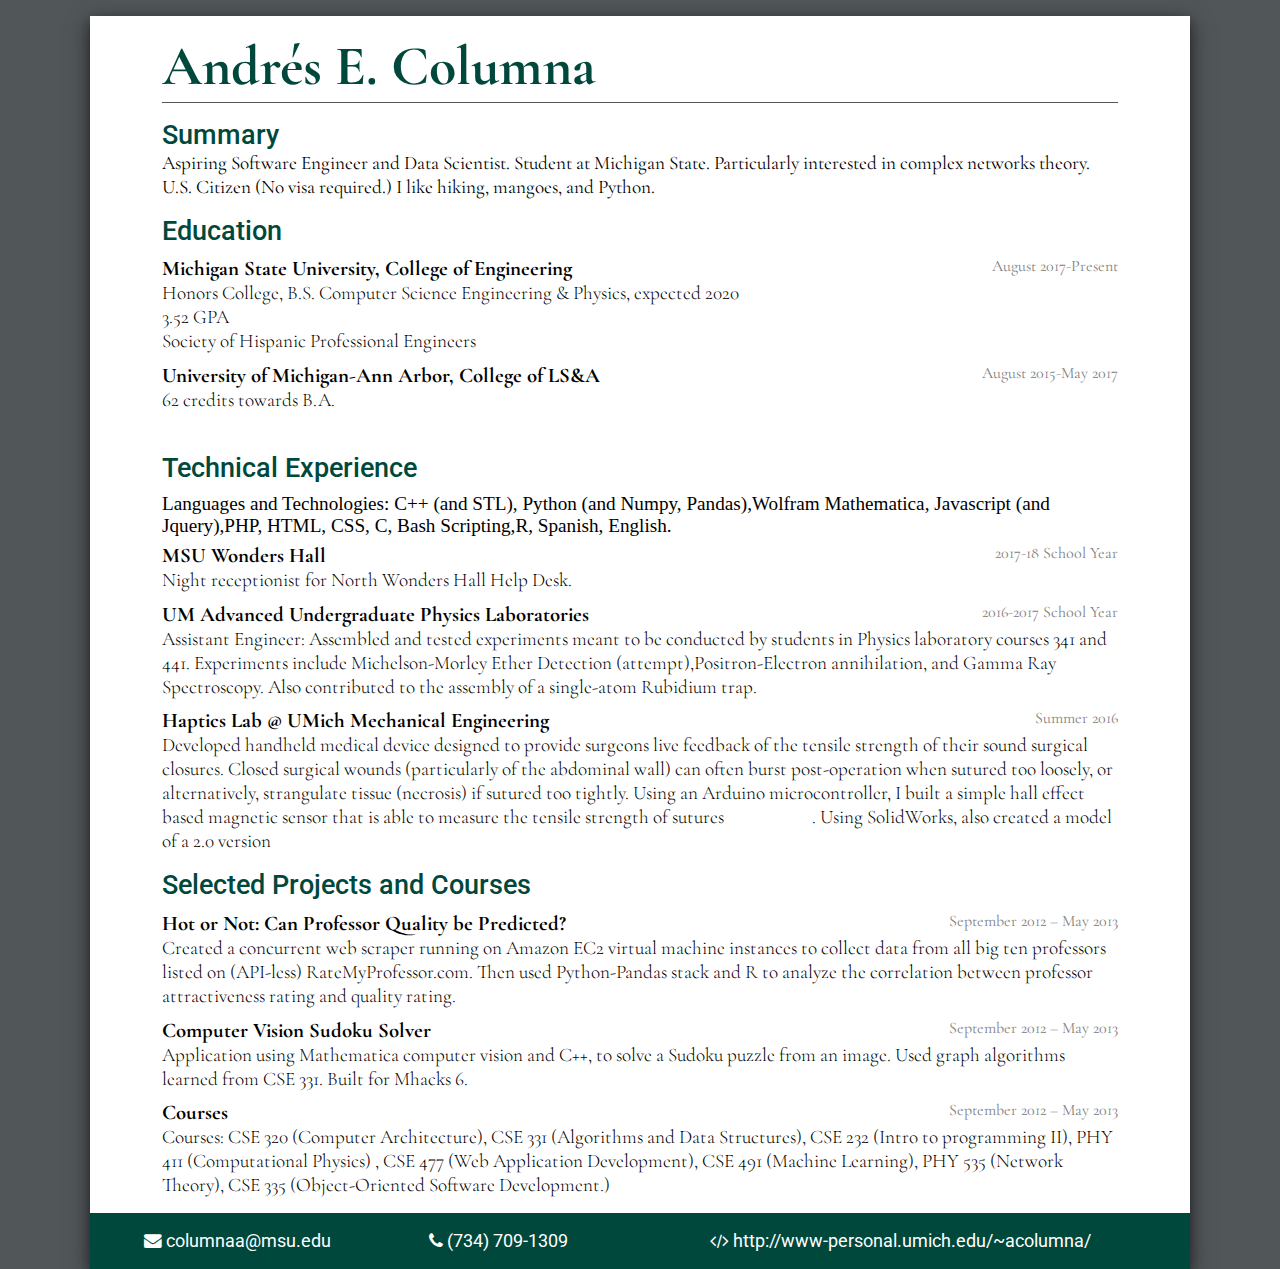
==== main.html @ 34a4c14e "initial commit" ====
<html>
<head>
    
<title>Columna Curriculum Vitae</title>
    <link href="style.css" type="text/css" rel="stylesheet">
    
    
    <link id="fonts" href="https://fonts.googleapis.com/css?family=Open+Sans|Roboto:300,400,900|Cormorant+Garamond:400,700" rel="stylesheet">
    
  
    <link id="icons" rel="stylesheet" href="https://cdnjs.cloudflare.com/ajax/libs/font-awesome/4.7.0/css/font-awesome.min.css">

</head>
<body>
    <div class="page">
        <div class="content">
            <header>
                <h1> Andr&eacute;s E. Columna </h1>
            </header>
            
            <section id="Summary">
                <h3>Summary</h3>
                <p class="intro">Aspiring Software Engineer and Data Scientist. Student at Michigan State. Particularly interested in complex networks theory. U.S. Citizen (No visa required.) I like hiking, mangoes, and Python.</p>
            </section>
            <section id="Education">
                <h3>Education</h3>
                
                <div class="school">
                    <div class="date-school">
                        <h4>Michigan State University,  College of Engineering</h4>
                        <small class="date"> August 2017-Present</small>
                    </div>
                     <h5>Honors College, B.S. Computer Science Engineering &amp; Physics, expected 2020</h5>
                     <h5>3.52 GPA</h5>
                    <h5>Society of Hispanic Professional Engineers</h5>
                </div>
                <div class="school">
                    <div class="date-school">
                        <h4>University of Michigan-Ann Arbor, College of LS&amp;A</h4>
                        <small class="date">August 2015-May 2017</small>
                    </div>
                     <h5>62 credits towards B.A.</h5>
                    <h5><a class="paragraph" href="http://www-personal.umich.edu/~acolumna/">Old Personal Website</a></h5>
                </div>
                   
            </section>
            <section id="Technical">
                <h3>Technical Experience</h3>
                
                <div class="school">
                    <p class="languages"><strong>Languages and Technologies:</strong> C++ (and STL), Python (and Numpy, Pandas),Wolfram Mathematica, Javascript (and Jquery),PHP, HTML, CSS, C, Bash Scripting,R, Spanish, English.
</p>
                    <div class="date-school">
                        <h4>MSU Wonders Hall</h4>
                        <small class="date">2017-18 School Year</small>
                    </div>
                     
                     <h5>Night receptionist for North Wonders Hall Help Desk.</h5>
                </div>
                <div class="school">
                    <div class="date-school">
                        <h4>UM Advanced Undergraduate Physics Laboratories</h4>
                        <small class="date">2016-2017 School Year</small>
                    </div>
                     <h5>Assistant Engineer: Assembled and tested experiments meant to be conducted by students in Physics laboratory courses 341 and 441. Experiments include Michelson-Morley Ether Detection (attempt),Positron-Electron annihilation, and Gamma Ray Spectroscopy. Also contributed to the assembly of a single-atom Rubidium trap.</h5>
                </div>
                                <div class="school">
                    <div class="date-school">
                        <h4>Haptics Lab @ UMich Mechanical Engineering</h4>
                        <small class="date">Summer 2016</small>
                    </div>
                     <h5>Developed handheld medical device designed to provide surgeons live feedback of the tensile strength of their sound surgical closures. Closed surgical wounds (particularly of the abdominal wall) can often burst post-operation when sutured too loosely, or alternatively, strangulate tissue (necrosis) if sutured too tightly. Using an Arduino microcontroller, I built a simple hall effect based magnetic sensor that is able to measure the tensile strength of sutures <a class="paragraph" href="https://www.youtube.com/watch?v=kAJZw3XisHA&feature=youtu.be">(Seen here)</a>. Using SolidWorks, also created a model of a 2.0 version <a class="paragraph" href="https://drive.google.com/file/d/0B2hes8JMr66FaUhRbGVqY0NJRTJFYzUwTUN6ai1iRUU5UGkw/view">
                         
                        (Seen here). </a> </h5>
                </div>
            </section>
            <section id="Projects">
                <h3>Selected Projects and Courses</h3>
                
                <div class="school">
                    <div class="date-school">
                        <h4>Hot or Not: Can Professor Quality be Predicted?</h4>
                        <small class="date">September 2012 &ndash; May 2013</small>
                    </div>
                     
                     <h5>Created a concurrent web scraper running on Amazon EC2 virtual machine instances to collect data from all big ten professors listed on (API-less) RateMyProfessor.com. Then used Python-Pandas stack and R to analyze the correlation between professor attractiveness rating and quality rating. <a class="paragraph" href="http://www-personal.umich.edu/~acolumna/Columna_paper_hotness.pdf">(Link)</a></h5>
                </div>
                
                <div class="school">
                    <div class="date-school">
                        <h4> Computer Vision Sudoku Solver</h4>
                        <small class="date">September 2012 &ndash; May 2013</small>
                    </div>
                     
                     <h5>Application using Mathematica computer vision and C++, to solve a Sudoku puzzle from an image. Used graph algorithms learned from CSE 331. Built for Mhacks 6. </h5>
                </div>
                <div class="school">
                    <div class="date-school">
                        <h4>Courses</h4>
                        <small class="date">September 2012 &ndash; May 2013</small>
                    </div>
                     <h5>Courses: CSE 320 (Computer Architecture), CSE 331 (Algorithms and Data Structures), CSE 232 (Intro to programming II), PHY 411 (Computational Physics) , CSE 477 (Web Application Development), CSE 491 (Machine Learning), PHY 535 (Network Theory), CSE 335 (Object-Oriented Software Development.)</h5>
                </div>
                   
            </section>
            
             
            
        
        </div>
        
        <footer>
            <table>
                <tr>
                    <td> <a href=""><i class="fa fa-envelope"></i> columnaa@msu.edu</a> </td>
                    <td> <a href=""><i class="fa fa-phone" aria-hidden="true"></i> (734) 709-1309</a> </td>
                    <td> <a href="http://www-personal.umich.edu/~acolumna/"><i class="fa fa-code" aria-hidden="true"></i> http://www-personal.umich.edu/~acolumna/</a> </td>
                </tr>
            </table>
               
            </footer>
    

    </div>
  
       
        
    
    
    
    
    

    
    
</body>
</html>
---- style.css ----
*{
    margin: 0;
    padding: 0;
    text-align: left;
  

}

body{
     background-color: #515659;
     font-family: 'Roboto', sans-serif;
     font-weight: 400;

}

header{
    border-bottom: .3mm solid #515659;
    padding-bottom: .1em;
    padding-top: 1em;
}



h1{
    font-size: 3.5em;
    color: #00483C;
    text-align: left;
    font-family: 'Cormorant Garamond', serif;
    
}

div.page{
    background-color: white;
    text-align: center;
    margin-left: auto;
    margin-right: auto;
    margin-top: 1em;
    width: 1100px;
    
    box-shadow: 0 4px 8px 0 rgba(0, 0, 0, 0.2), 0 6px 20px 0 rgba(0, 0, 0, 0.59);
}

div.content{
    overflow: hidden;
    margin-left: 4.5em;
    margin-right: 4.5em
}

section{
    margin-top: 1em;
}

section h3{
   
    font-size: 1.7em;
    font-weight: 500;
    color: #00483C;
}


div.date-school{
    overflow: auto;
   
}
div.school{
       font-family: 'Cormorant Garamond', serif;
        margin-top:.6em;
}


p.intro{
    font-family: 'Cormorant Garamond', serif;
    font-size: 1.2em;
}
div.school h4{
    font-size: 1.3em;
    float: left;
}
small.date{
    float: right;
    font-size: 1em;
    color: gray;
}

div.school h5{
    font-weight: 100;
    font-size: 1.2em;
    margin-top: 0em;
}

p.languages{
    font-family: "times new roman";
    font-weight: 100;
    font-size: 1.2em;
    margin-top: .3em;
    margin-bottom: .3em;
}

footer{
    background-color: #00483C;
    margin-top: 1em;
    color: white;
    height: 3.5em;
}

table{
    color: white;
    border-collapse: collapse;
    width: 100%;
    height: 100%;
}

th, td {
    text-align: center;
    padding: 8px;
    font-size: 1.1em
}

i{
    font-size: "w3-large";
    
}

a{
    text-decoration: none;
    color: white;
}
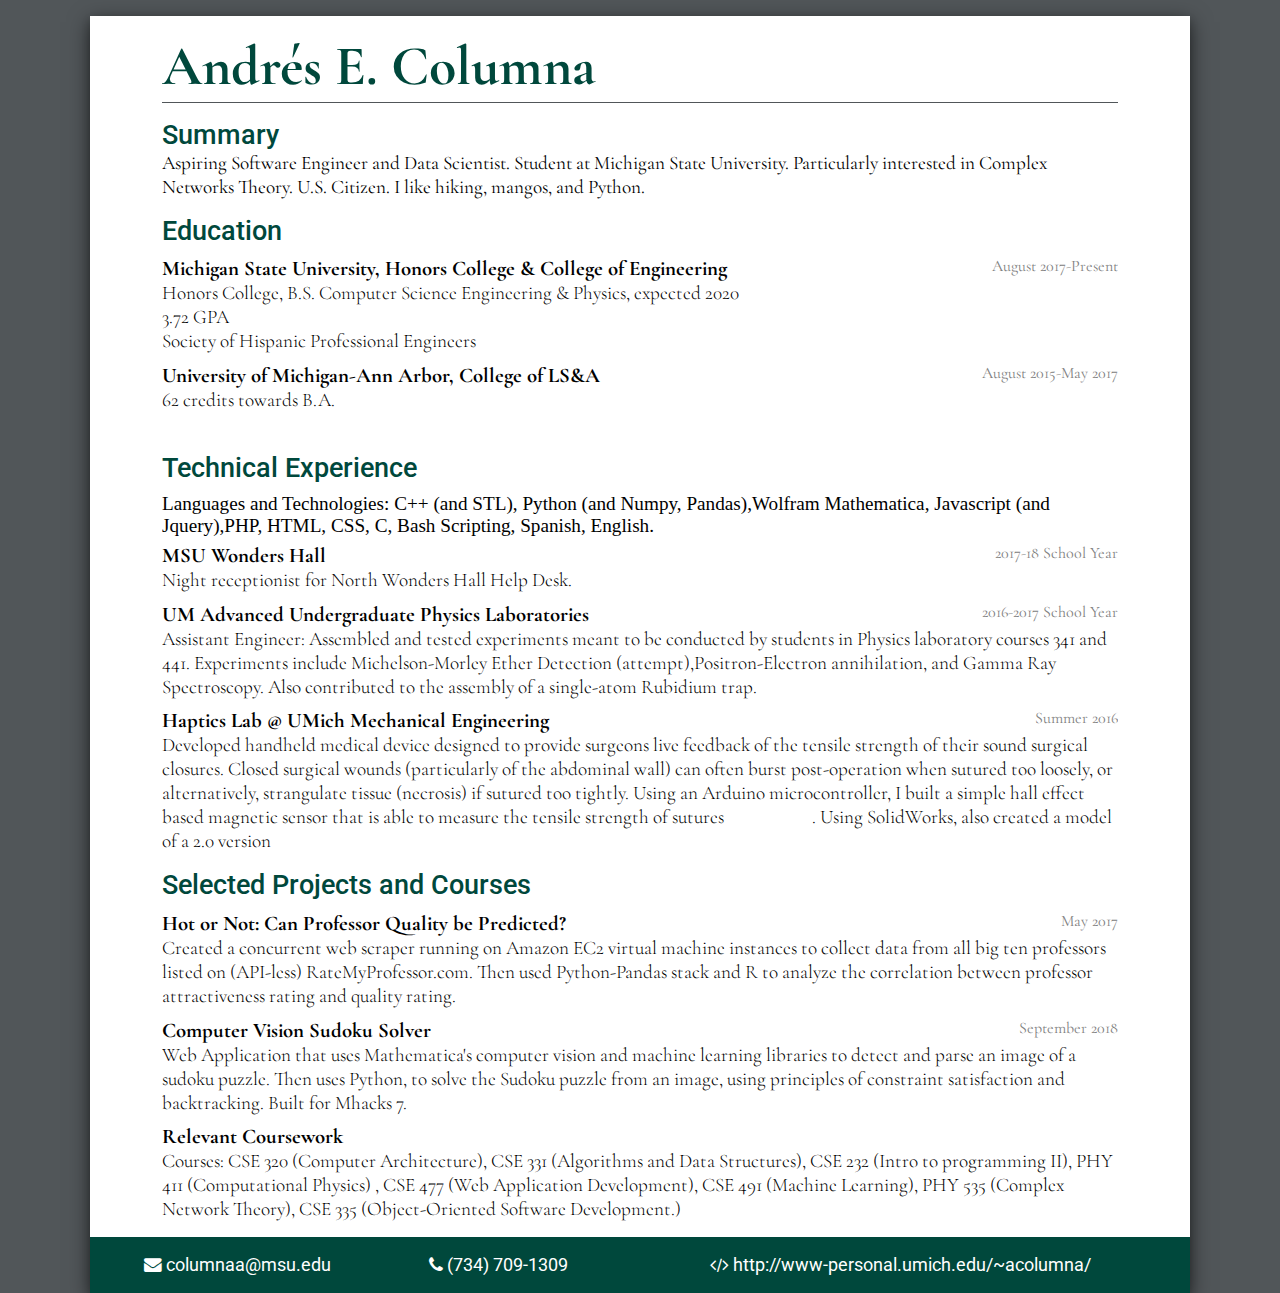
==== commit 0a7a0fe1: "add" ====
--- a/main.html
+++ b/main.html
@@ -21,18 +21,18 @@
             
             <section id="Summary">
                 <h3>Summary</h3>
-                <p class="intro">Aspiring Software Engineer and Data Scientist. Student at Michigan State. Particularly interested in complex networks theory. U.S. Citizen (No visa required.) I like hiking, mangoes, and Python.</p>
+                <p class="intro">Aspiring Software Engineer and Data Scientist. Student at Michigan State University. Particularly interested in Complex Networks Theory. U.S. Citizen. I like hiking, mangos, and Python.</p>
             </section>
             <section id="Education">
                 <h3>Education</h3>
                 
                 <div class="school">
                     <div class="date-school">
-                        <h4>Michigan State University,  College of Engineering</h4>
+                        <h4>Michigan State University,  Honors College &amp; College of Engineering</h4>
                         <small class="date"> August 2017-Present</small>
                     </div>
                      <h5>Honors College, B.S. Computer Science Engineering &amp; Physics, expected 2020</h5>
-                     <h5>3.52 GPA</h5>
+                     <h5>3.72 GPA</h5>
                     <h5>Society of Hispanic Professional Engineers</h5>
                 </div>
                 <div class="school">
@@ -49,7 +49,7 @@
                 <h3>Technical Experience</h3>
                 
                 <div class="school">
-                    <p class="languages"><strong>Languages and Technologies:</strong> C++ (and STL), Python (and Numpy, Pandas),Wolfram Mathematica, Javascript (and Jquery),PHP, HTML, CSS, C, Bash Scripting,R, Spanish, English.
+                    <p class="languages"><strong>Languages and Technologies:</strong> C++ (and STL), Python (and Numpy, Pandas),Wolfram Mathematica, Javascript (and Jquery),PHP, HTML, CSS, C, Bash Scripting, Spanish, English.
 </p>
                     <div class="date-school">
                         <h4>MSU Wonders Hall</h4>
@@ -81,7 +81,7 @@
                 <div class="school">
                     <div class="date-school">
                         <h4>Hot or Not: Can Professor Quality be Predicted?</h4>
-                        <small class="date">September 2012 &ndash; May 2013</small>
+                        <small class="date">May 2017</small>
                     </div>
                      
                      <h5>Created a concurrent web scraper running on Amazon EC2 virtual machine instances to collect data from all big ten professors listed on (API-less) RateMyProfessor.com. Then used Python-Pandas stack and R to analyze the correlation between professor attractiveness rating and quality rating. <a class="paragraph" href="http://www-personal.umich.edu/~acolumna/Columna_paper_hotness.pdf">(Link)</a></h5>
@@ -90,17 +90,17 @@
                 <div class="school">
                     <div class="date-school">
                         <h4> Computer Vision Sudoku Solver</h4>
-                        <small class="date">September 2012 &ndash; May 2013</small>
+                        <small class="date">September 2018</small>
                     </div>
                      
-                     <h5>Application using Mathematica computer vision and C++, to solve a Sudoku puzzle from an image. Used graph algorithms learned from CSE 331. Built for Mhacks 6. </h5>
+                     <h5>Web Application that uses Mathematica's computer vision and machine learning libraries to detect and parse an image of a sudoku puzzle. Then uses Python, to solve the Sudoku puzzle from an image, using principles of constraint satisfaction and backtracking. Built for Mhacks 7. <a class="paragraph" href="https://github.com/aecolumna">(Link)</a></h5>
                 </div>
                 <div class="school">
                     <div class="date-school">
-                        <h4>Courses</h4>
-                        <small class="date">September 2012 &ndash; May 2013</small>
+                        <h4>Relevant Coursework</h4>
+                     
                     </div>
-                     <h5>Courses: CSE 320 (Computer Architecture), CSE 331 (Algorithms and Data Structures), CSE 232 (Intro to programming II), PHY 411 (Computational Physics) , CSE 477 (Web Application Development), CSE 491 (Machine Learning), PHY 535 (Network Theory), CSE 335 (Object-Oriented Software Development.)</h5>
+                     <h5>Courses: CSE 320 (Computer Architecture), CSE 331 (Algorithms and Data Structures), CSE 232 (Intro to programming II), PHY 411 (Computational Physics) , CSE 477 (Web Application Development), CSE 491 (Machine Learning), PHY 535 (Complex Network Theory), CSE 335 (Object-Oriented Software Development.)</h5>
                 </div>
                    
             </section>
